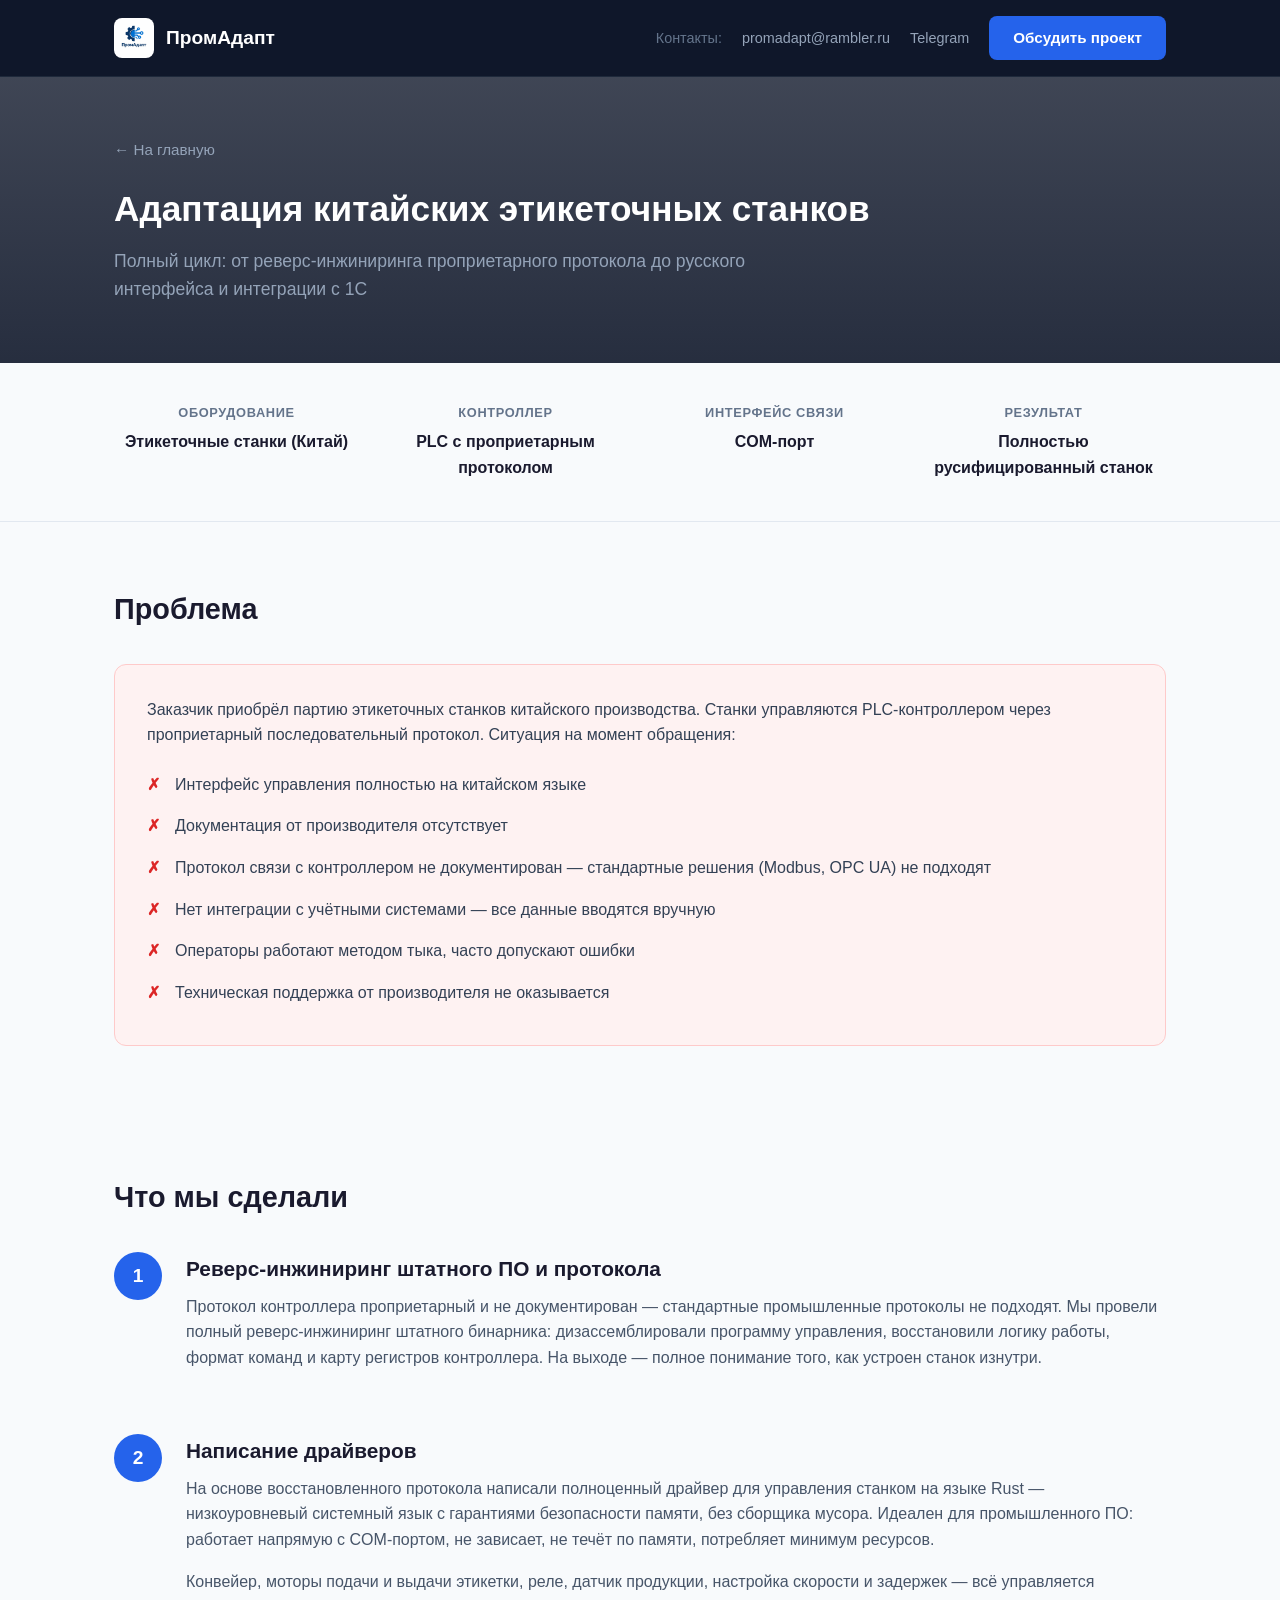
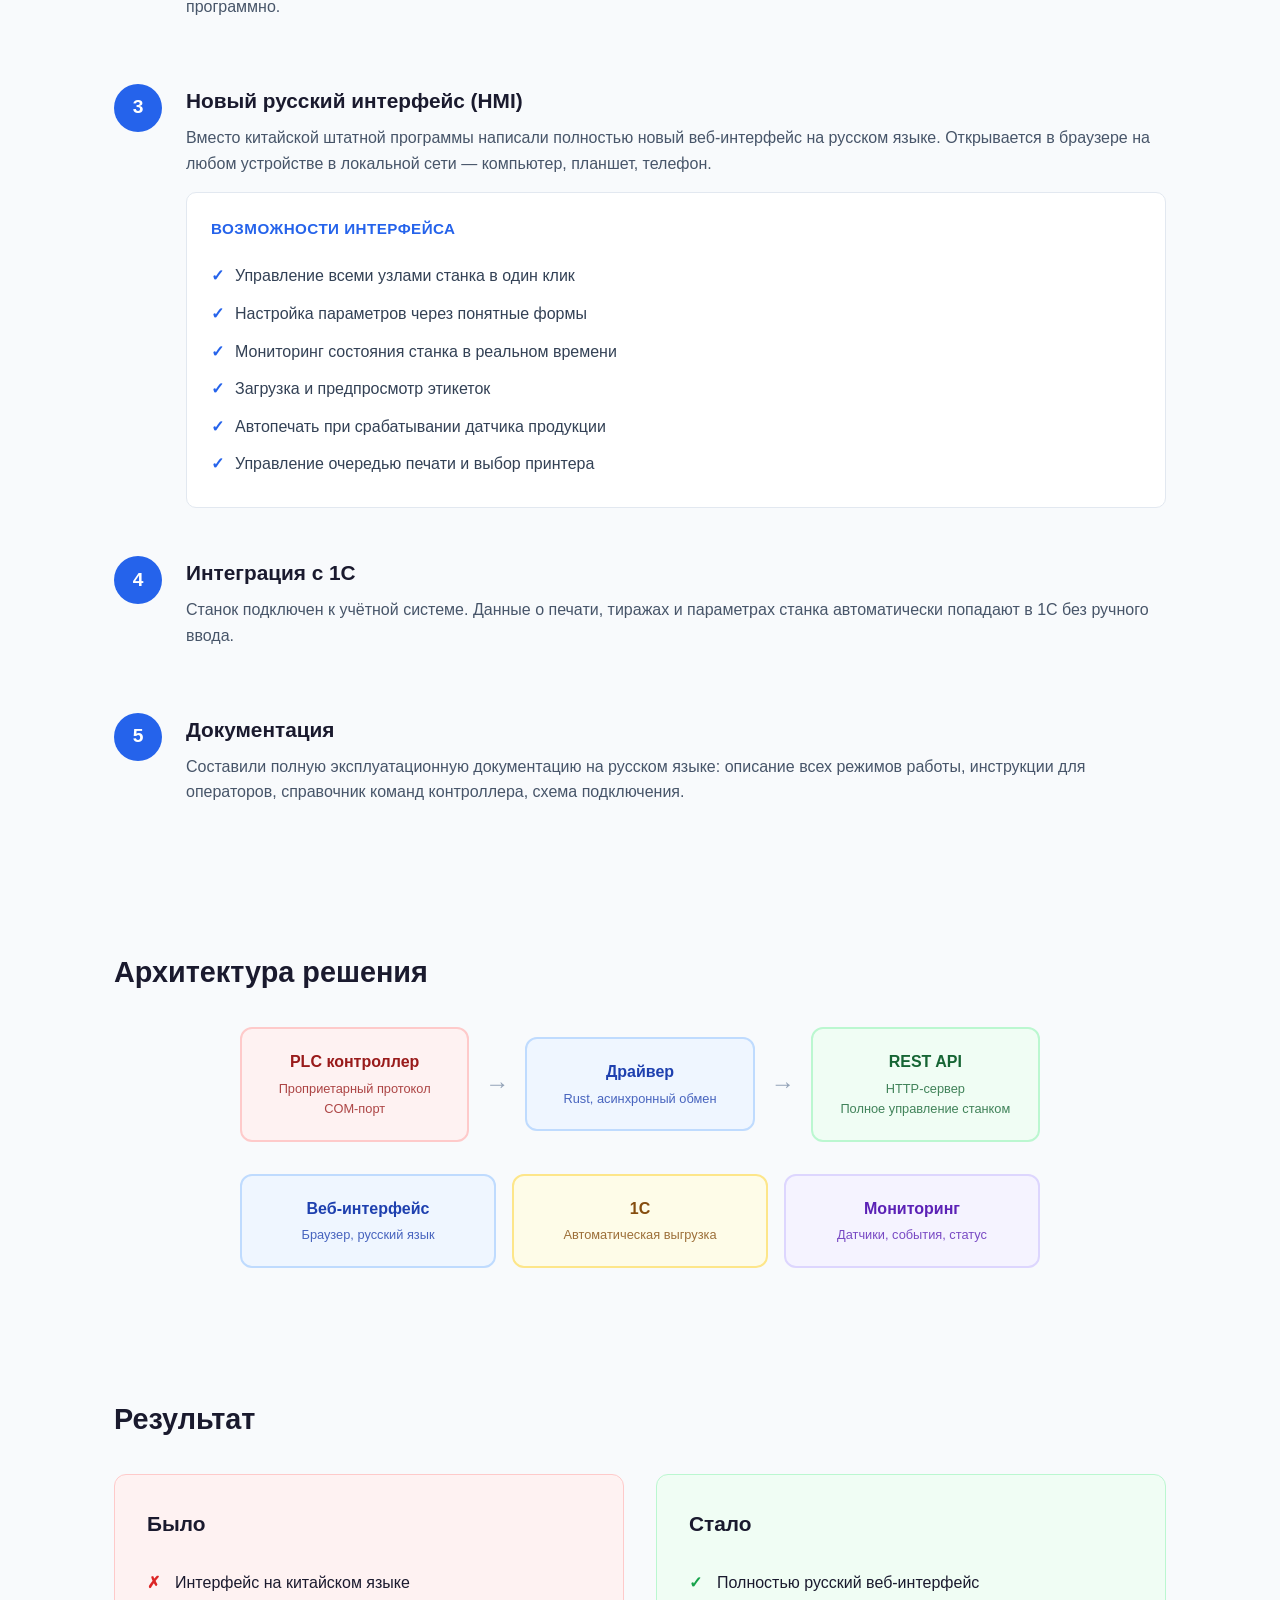
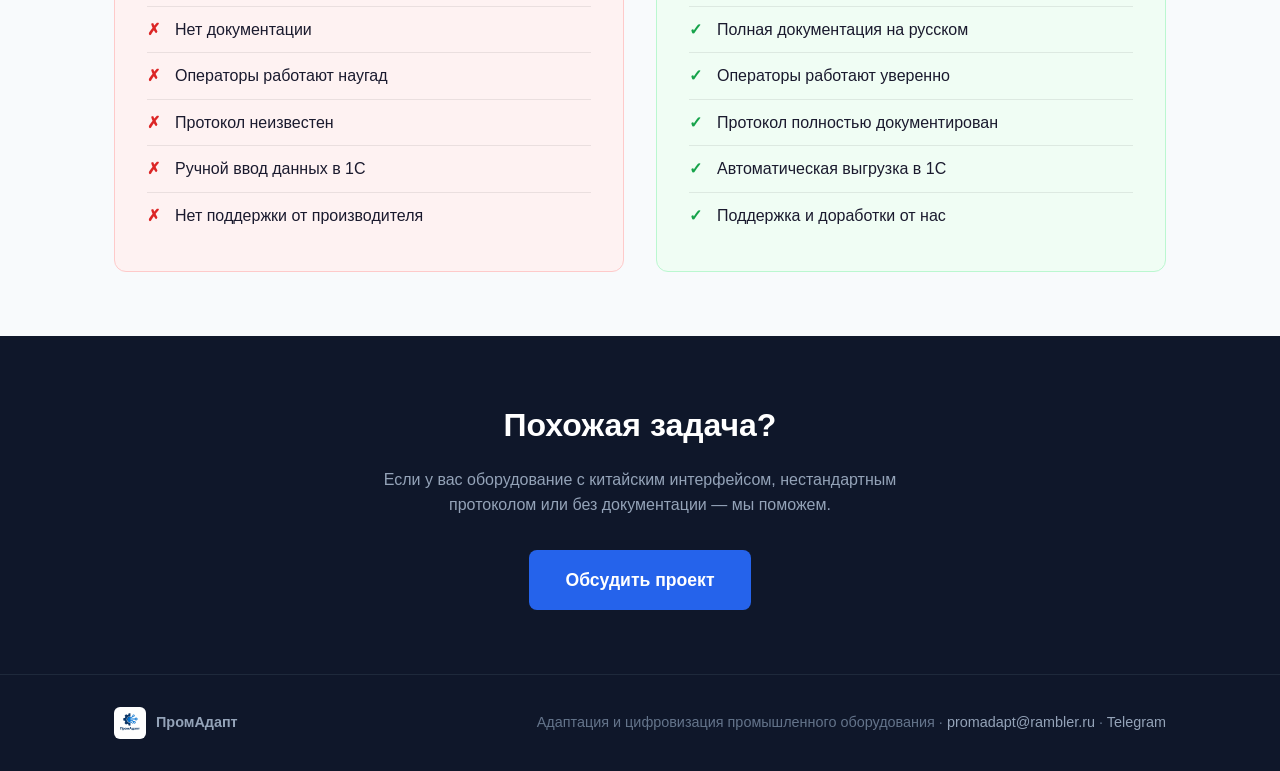
==== case-1.html @ 23074931 "Добавлена страница кейса этикеточных станков, контакты в навбар, драйверы и шлюзы в услуги Co-Author" ====
<!DOCTYPE html>
<html lang="ru">
<head>
    <meta charset="UTF-8">
    <meta name="viewport" content="width=device-width, initial-scale=1.0">
    <title>Кейс: адаптация китайских этикеточных станков — ПромАдапт</title>
    <meta name="description" content="Полная адаптация китайских этикеточных станков: русификация HMI, написание драйверов, интеграция с 1С, документация. Подробный кейс ПромАдапт.">
    <meta name="keywords" content="адаптация китайского оборудования, этикеточный станок, русификация HMI, реверс-инжиниринг PLC, драйверы промышленного оборудования, интеграция 1С">
    <meta name="author" content="ПромАдапт">
    <meta name="robots" content="index, follow">
    <link rel="canonical" href="https://promadapt.ru/case-1.html">

    <!-- Open Graph -->
    <meta property="og:type" content="article">
    <meta property="og:title" content="Кейс: адаптация китайских этикеточных станков — ПромАдапт">
    <meta property="og:description" content="Реверс-инжиниринг проприетарного протокола, русификация HMI, написание драйверов на Rust, интеграция с 1С.">
    <meta property="og:url" content="https://promadapt.ru/case-1.html">
    <meta property="og:image" content="https://promadapt.ru/img.png">
    <meta property="og:locale" content="ru_RU">
    <meta property="og:site_name" content="ПромАдапт">

    <link rel="icon" type="image/png" href="img.png">
    <link rel="stylesheet" href="style.css">
    <link rel="stylesheet" href="case.css">
</head>
<body>

<nav class="navbar">
    <div class="container nav-inner">
        <a href="index.html" class="logo">
            <img src="img.png" alt="ПромАдапт" class="logo-img">
            <span class="logo-text">ПромАдапт</span>
        </a>
        <div class="nav-right">
            <span class="nav-contact-label">Контакты:</span>
            <a href="mailto:promadapt@rambler.ru" class="nav-contact">promadapt@rambler.ru</a>
            <a href="https://t.me/prom_adapt" class="nav-contact">Telegram</a>
            <a href="index.html#contact" class="nav-btn">Обсудить проект</a>
        </div>
    </div>
</nav>

<section class="case-hero">
    <div class="container">
        <a href="index.html" class="back-link">&larr; На главную</a>
        <h1>Адаптация китайских этикеточных станков</h1>
        <p class="case-hero-sub">Полный цикл: от реверс-инжиниринга проприетарного протокола до русского интерфейса и интеграции с 1С</p>
    </div>
</section>

<section class="case-overview">
    <div class="container">
        <div class="overview-grid">
            <div class="overview-item">
                <span class="overview-label">Оборудование</span>
                <span class="overview-value">Этикеточные станки (Китай)</span>
            </div>
            <div class="overview-item">
                <span class="overview-label">Контроллер</span>
                <span class="overview-value">PLC с проприетарным протоколом</span>
            </div>
            <div class="overview-item">
                <span class="overview-label">Интерфейс связи</span>
                <span class="overview-value">COM-порт</span>
            </div>
            <div class="overview-item">
                <span class="overview-label">Результат</span>
                <span class="overview-value">Полностью русифицированный станок</span>
            </div>
        </div>
    </div>
</section>

<section class="case-section">
    <div class="container">
        <h2>Проблема</h2>
        <div class="problem-block">
            <p>Заказчик приобрёл партию этикеточных станков китайского производства. Станки управляются PLC-контроллером через проприетарный последовательный протокол. Ситуация на момент обращения:</p>
            <ul>
                <li>Интерфейс управления полностью на китайском языке</li>
                <li>Документация от производителя отсутствует</li>
                <li>Протокол связи с контроллером не документирован — стандартные решения (Modbus, OPC UA) не подходят</li>
                <li>Нет интеграции с учётными системами — все данные вводятся вручную</li>
                <li>Операторы работают методом тыка, часто допускают ошибки</li>
                <li>Техническая поддержка от производителя не оказывается</li>
            </ul>
        </div>
    </div>
</section>

<section class="case-section alt">
    <div class="container">
        <h2>Что мы сделали</h2>

        <div class="work-step">
            <div class="work-step-num">1</div>
            <div class="work-step-content">
                <h3>Реверс-инжиниринг штатного ПО и протокола</h3>
                <p>Протокол контроллера проприетарный и не документирован — стандартные промышленные протоколы не подходят. Мы провели полный реверс-инжиниринг штатного бинарника: дизассемблировали программу управления, восстановили логику работы, формат команд и карту регистров контроллера. На выходе — полное понимание того, как устроен станок изнутри.</p>
            </div>
        </div>

        <div class="work-step">
            <div class="work-step-num">2</div>
            <div class="work-step-content">
                <h3>Написание драйверов</h3>
                <p>На основе восстановленного протокола написали полноценный драйвер для управления станком на языке Rust — низкоуровневый системный язык с гарантиями безопасности памяти, без сборщика мусора. Идеален для промышленного ПО: работает напрямую с COM-портом, не зависает, не течёт по памяти, потребляет минимум ресурсов.</p>
                <p>Конвейер, моторы подачи и выдачи этикетки, реле, датчик продукции, настройка скорости и задержек — всё управляется программно.</p>
            </div>
        </div>

        <div class="work-step">
            <div class="work-step-num">3</div>
            <div class="work-step-content">
                <h3>Новый русский интерфейс (HMI)</h3>
                <p>Вместо китайской штатной программы написали полностью новый веб-интерфейс на русском языке. Открывается в браузере на любом устройстве в локальной сети — компьютер, планшет, телефон.</p>
                <div class="tech-detail">
                    <h4>Возможности интерфейса</h4>
                    <ul>
                        <li>Управление всеми узлами станка в один клик</li>
                        <li>Настройка параметров через понятные формы</li>
                        <li>Мониторинг состояния станка в реальном времени</li>
                        <li>Загрузка и предпросмотр этикеток</li>
                        <li>Автопечать при срабатывании датчика продукции</li>
                        <li>Управление очередью печати и выбор принтера</li>
                    </ul>
                </div>
            </div>
        </div>

        <div class="work-step">
            <div class="work-step-num">4</div>
            <div class="work-step-content">
                <h3>Интеграция с 1С</h3>
                <p>Станок подключен к учётной системе. Данные о печати, тиражах и параметрах станка автоматически попадают в 1С без ручного ввода.</p>
            </div>
        </div>

        <div class="work-step">
            <div class="work-step-num">5</div>
            <div class="work-step-content">
                <h3>Документация</h3>
                <p>Составили полную эксплуатационную документацию на русском языке: описание всех режимов работы, инструкции для операторов, справочник команд контроллера, схема подключения.</p>
            </div>
        </div>
    </div>
</section>

<section class="case-section">
    <div class="container">
        <h2>Архитектура решения</h2>
        <div class="arch-diagram">
            <div class="arch-row">
                <div class="arch-block arch-plc">
                    <div class="arch-block-title">PLC контроллер</div>
                    <div class="arch-block-desc">Проприетарный протокол<br>COM-порт</div>
                </div>
                <div class="arch-arrow">&rarr;</div>
                <div class="arch-block arch-driver">
                    <div class="arch-block-title">Драйвер</div>
                    <div class="arch-block-desc">Rust, асинхронный обмен</div>
                </div>
                <div class="arch-arrow">&rarr;</div>
                <div class="arch-block arch-api">
                    <div class="arch-block-title">REST API</div>
                    <div class="arch-block-desc">HTTP-сервер<br>Полное управление станком</div>
                </div>
            </div>
            <div class="arch-row arch-row-bottom">
                <div class="arch-block arch-hmi">
                    <div class="arch-block-title">Веб-интерфейс</div>
                    <div class="arch-block-desc">Браузер, русский язык</div>
                </div>
                <div class="arch-block arch-1c">
                    <div class="arch-block-title">1С</div>
                    <div class="arch-block-desc">Автоматическая выгрузка</div>
                </div>
                <div class="arch-block arch-monitor">
                    <div class="arch-block-title">Мониторинг</div>
                    <div class="arch-block-desc">Датчики, события, статус</div>
                </div>
            </div>
        </div>
    </div>
</section>

<section class="case-section alt">
    <div class="container">
        <h2>Результат</h2>
        <div class="comparison">
            <div class="comp-col comp-before">
                <h3>Было</h3>
                <ul>
                    <li>Интерфейс на китайском языке</li>
                    <li>Нет документации</li>
                    <li>Операторы работают наугад</li>
                    <li>Протокол неизвестен</li>
                    <li>Ручной ввод данных в 1С</li>
                    <li>Нет поддержки от производителя</li>
                </ul>
            </div>
            <div class="comp-col comp-after">
                <h3>Стало</h3>
                <ul>
                    <li>Полностью русский веб-интерфейс</li>
                    <li>Полная документация на русском</li>
                    <li>Операторы работают уверенно</li>
                    <li>Протокол полностью документирован</li>
                    <li>Автоматическая выгрузка в 1С</li>
                    <li>Поддержка и доработки от нас</li>
                </ul>
            </div>
        </div>
    </div>
</section>

<section class="case-cta">
    <div class="container">
        <h2>Похожая задача?</h2>
        <p>Если у вас оборудование с китайским интерфейсом, нестандартным протоколом или без документации — мы поможем.</p>
        <a href="index.html#contact" class="btn">Обсудить проект</a>
    </div>
</section>

<footer>
    <div class="container footer-inner">
        <div class="footer-logo">
            <img src="img.png" alt="ПромАдапт" class="footer-logo-img">
            <span>ПромАдапт</span>
        </div>
        <p>Адаптация и цифровизация промышленного оборудования · <a href="mailto:promadapt@rambler.ru">promadapt@rambler.ru</a> · <a href="https://t.me/prom_adapt">Telegram</a></p>
    </div>
</footer>

</body>
</html>
---- style.css ----
* {
    margin: 0;
    padding: 0;
    box-sizing: border-box;
}

body {
    font-family: -apple-system, BlinkMacSystemFont, "Segoe UI", Roboto, Helvetica, Arial, sans-serif;
    color: #1a1a2e;
    line-height: 1.6;
    background: #fff;
}

.container {
    max-width: 1100px;
    margin: 0 auto;
    padding: 0 24px;
}

h2 {
    font-size: 2rem;
    margin-bottom: 40px;
    text-align: center;
}

h3 {
    font-size: 1.2rem;
    margin-bottom: 12px;
}

/* Navbar */

.navbar {
    background: #0f172a;
    padding: 16px 0;
    border-bottom: 1px solid #1e293b;
    position: sticky;
    top: 0;
    z-index: 100;
}

.nav-inner {
    display: flex;
    align-items: center;
    justify-content: space-between;
}

.logo {
    display: flex;
    align-items: center;
    gap: 12px;
    text-decoration: none;
    color: #fff;
}

.logo-img {
    width: 40px;
    height: 40px;
    border-radius: 8px;
}

.logo-text {
    font-size: 1.2rem;
    font-weight: 700;
}

.nav-right {
    display: flex;
    align-items: center;
    gap: 20px;
}

.nav-contact-label {
    color: #64748b;
    font-size: 0.9rem;
}

.nav-contact {
    color: #94a3b8;
    text-decoration: none;
    font-size: 0.9rem;
}

.nav-contact:hover {
    color: #fff;
}

.nav-btn {
    background: #2563eb;
    color: #fff;
    padding: 10px 24px;
    border-radius: 8px;
    text-decoration: none;
    font-size: 0.95rem;
    font-weight: 600;
    transition: background 0.2s;
}

.nav-btn:hover {
    background: #1d4ed8;
}

/* Hero */

.hero {
    background: linear-gradient(rgba(15, 23, 42, 0.75), rgba(15, 23, 42, 0.85)), url('img_1.png') center/cover no-repeat;
    color: #fff;
    padding: 80px 24px 80px;
    text-align: center;
}

.hero h1 {
    font-size: 2.6rem;
    max-width: 800px;
    margin: 0 auto 24px;
    line-height: 1.2;
}

.hero-sub {
    font-size: 1.2rem;
    color: #94a3b8;
    max-width: 650px;
    margin: 0 auto 40px;
}

.btn {
    display: inline-block;
    background: #2563eb;
    color: #fff;
    padding: 16px 36px;
    border-radius: 8px;
    text-decoration: none;
    font-size: 1.1rem;
    font-weight: 600;
    border: none;
    cursor: pointer;
    transition: background 0.2s;
}

.btn:hover {
    background: #1d4ed8;
}

/* Sections */

section {
    padding: 80px 0;
}

section:nth-child(even) {
    background: #f8fafc;
}

/* Grid */

.grid-3 {
    display: grid;
    grid-template-columns: repeat(3, 1fr);
    gap: 24px;
}

/* Cards - problems */

.card {
    background: #fff;
    border: 1px solid #e2e8f0;
    border-radius: 12px;
    padding: 32px 24px;
    text-align: center;
}

.card-icon {
    width: 56px;
    height: 56px;
    background: #fee2e2;
    color: #dc2626;
    border-radius: 50%;
    display: flex;
    align-items: center;
    justify-content: center;
    font-size: 1.5rem;
    font-weight: 700;
    margin: 0 auto 20px;
}

.card p {
    color: #475569;
    font-size: 0.95rem;
}

/* Two columns */

.two-cols {
    display: grid;
    grid-template-columns: 1fr 1fr;
    gap: 48px;
}

.col ul {
    list-style: none;
    padding: 0;
}

.col li {
    padding: 12px 0;
    border-bottom: 1px solid #e2e8f0;
    color: #334155;
}

.col li:last-child {
    border-bottom: none;
}

.col h3 {
    font-size: 1.4rem;
    margin-bottom: 20px;
    padding-bottom: 12px;
    border-bottom: 3px solid #2563eb;
}

/* Task cards */

.task-card {
    background: #fff;
    border: 1px solid #e2e8f0;
    border-radius: 12px;
    padding: 28px 24px;
}

.task-icon {
    width: 44px;
    height: 44px;
    background: #eff6ff;
    color: #2563eb;
    border-radius: 10px;
    display: flex;
    align-items: center;
    justify-content: center;
    margin-bottom: 16px;
}

.task-card h3 {
    color: #2563eb;
}

.task-card p {
    color: #475569;
    font-size: 0.95rem;
}

/* Example / Comparison */

.comparison {
    display: grid;
    grid-template-columns: 1fr 1fr;
    gap: 32px;
}

.comp-col {
    border-radius: 12px;
    padding: 32px;
}

.comp-col h3 {
    font-size: 1.3rem;
    margin-bottom: 20px;
}

.comp-col ul {
    list-style: none;
    padding: 0;
}

.comp-col li {
    padding: 10px 0;
    padding-left: 28px;
    position: relative;
    border-bottom: 1px solid rgba(0, 0, 0, 0.08);
}

.comp-col li:last-child {
    border-bottom: none;
}

.comp-before {
    background: #fef2f2;
    border: 1px solid #fecaca;
}

.comp-before li::before {
    content: "\2717";
    position: absolute;
    left: 0;
    color: #dc2626;
    font-weight: 700;
}

.comp-after {
    background: #f0fdf4;
    border: 1px solid #bbf7d0;
}

.comp-after li::before {
    content: "\2713";
    position: absolute;
    left: 0;
    color: #16a34a;
    font-weight: 700;
}

/* Cases */

.case {
    background: #fff;
    border: 1px solid #e2e8f0;
    border-radius: 16px;
    padding: 40px 36px;
    margin-bottom: 32px;
}

.case:last-child {
    margin-bottom: 0;
}

.case > h3 {
    font-size: 1.4rem;
    margin-bottom: 8px;
}

.case-desc {
    color: #64748b;
    margin-bottom: 28px;
}

.case-details {
    margin-top: 24px;
    padding: 20px 24px;
    background: #f8fafc;
    border-radius: 10px;
    color: #334155;
    font-size: 0.95rem;
}

.case-link {
    color: #2563eb;
    text-decoration: none;
    font-weight: 600;
    transition: color 0.2s;
}

.case-link:hover {
    color: #1d4ed8;
    text-decoration: underline;
}

/* Why us */

.why-card {
    background: #fff;
    border: 1px solid #e2e8f0;
    border-radius: 12px;
    padding: 32px 24px;
    border-top: 4px solid #2563eb;
}

.why-icon {
    width: 52px;
    height: 52px;
    background: #eff6ff;
    color: #2563eb;
    border-radius: 12px;
    display: flex;
    align-items: center;
    justify-content: center;
    margin-bottom: 16px;
}

.why-card p {
    color: #475569;
}

/* Steps */

.steps {
    display: grid;
    grid-template-columns: repeat(4, 1fr);
    gap: 24px;
}

.step {
    text-align: center;
    padding: 24px 16px;
}

.step-icon {
    width: 56px;
    height: 56px;
    background: #2563eb;
    color: #fff;
    border-radius: 50%;
    display: flex;
    align-items: center;
    justify-content: center;
    margin: 0 auto 16px;
}

.step p {
    color: #475569;
    font-size: 0.95rem;
}

/* Contact form */

.contact {
    background: #0f172a;
    color: #fff;
    padding: 80px 0;
}

.contact h2 {
    color: #fff;
}

.contact-sub {
    text-align: center;
    color: #94a3b8;
    margin-bottom: 40px;
    margin-top: -24px;
}

.form {
    max-width: 520px;
    margin: 0 auto;
    display: flex;
    flex-direction: column;
    gap: 16px;
}

.form input,
.form textarea {
    padding: 14px 18px;
    border: 1px solid #334155;
    border-radius: 8px;
    background: #1e293b;
    color: #fff;
    font-size: 1rem;
    font-family: inherit;
    outline: none;
    transition: border-color 0.2s;
}

.form input::placeholder,
.form textarea::placeholder {
    color: #64748b;
}

.form input:focus,
.form textarea:focus {
    border-color: #2563eb;
}

.form .btn {
    width: 100%;
    padding: 16px;
    font-size: 1.1rem;
}

.contact-email {
    text-align: center;
    margin-top: 24px;
    color: #94a3b8;
}

.contact-email a {
    color: #60a5fa;
    text-decoration: none;
}

.contact-email a:hover {
    text-decoration: underline;
}

/* Footer */

footer {
    background: #0f172a;
    border-top: 1px solid #1e293b;
    padding: 32px 0;
    color: #64748b;
    font-size: 0.9rem;
}

.footer-inner {
    display: flex;
    align-items: center;
    justify-content: space-between;
}

.footer-logo {
    display: flex;
    align-items: center;
    gap: 10px;
    color: #94a3b8;
    font-weight: 600;
}

.footer-logo-img {
    width: 32px;
    height: 32px;
    border-radius: 6px;
}

footer a {
    color: #94a3b8;
    text-decoration: none;
}

footer a:hover {
    text-decoration: underline;
}

/* Responsive */

@media (max-width: 768px) {
    .hero h1 {
        font-size: 1.8rem;
    }

    .hero-sub {
        font-size: 1rem;
    }

    h2 {
        font-size: 1.5rem;
    }

    .grid-3 {
        grid-template-columns: 1fr;
    }

    .two-cols {
        grid-template-columns: 1fr;
        gap: 32px;
    }

    .comparison {
        grid-template-columns: 1fr;
    }

    .steps {
        grid-template-columns: 1fr 1fr;
    }

    .footer-inner {
        flex-direction: column;
        gap: 12px;
        text-align: center;
    }
}

@media (max-width: 480px) {
    .nav-contact,
    .nav-contact-label {
        display: none;
    }

    .nav-btn {
        padding: 8px 16px;
        font-size: 0.85rem;
    }

    .logo-text {
        font-size: 1rem;
    }
    .steps {
        grid-template-columns: 1fr;
    }

    section {
        padding: 56px 0;
    }

    .hero {
        padding: 64px 24px 56px;
    }
}
---- case.css ----
/* Case study page styles */

.case-hero {
    background: linear-gradient(rgba(15, 23, 42, 0.8), rgba(15, 23, 42, 0.9)), url('img_1.png') center/cover no-repeat !important;
    color: #fff;
    padding: 60px 24px 60px;
}

.back-link {
    display: inline-block;
    color: #94a3b8;
    text-decoration: none;
    margin-bottom: 24px;
    font-size: 0.95rem;
    transition: color 0.2s;
}

.back-link:hover {
    color: #fff;
}

.case-hero h1 {
    font-size: 2.2rem;
    max-width: 800px;
    line-height: 1.25;
    margin-bottom: 16px;
}

.case-hero-sub {
    font-size: 1.1rem;
    color: #94a3b8;
    max-width: 700px;
}

/* Overview grid */

.case-overview {
    padding: 40px 0;
    background: #f8fafc;
    border-bottom: 1px solid #e2e8f0;
}

.overview-grid {
    display: grid;
    grid-template-columns: repeat(4, 1fr);
    gap: 24px;
}

.overview-item {
    text-align: center;
}

.overview-label {
    display: block;
    font-size: 0.8rem;
    text-transform: uppercase;
    letter-spacing: 0.05em;
    color: #64748b;
    margin-bottom: 6px;
    font-weight: 600;
}

.overview-value {
    display: block;
    font-size: 1rem;
    font-weight: 600;
    color: #1a1a2e;
}

/* Case sections */

.case-section {
    padding: 64px 0;
}

.case-section.alt {
    background: #f8fafc;
}

.case-section h2 {
    text-align: left;
    font-size: 1.8rem;
    margin-bottom: 32px;
}

/* Problem block */

.problem-block {
    background: #fef2f2;
    border: 1px solid #fecaca;
    border-radius: 12px;
    padding: 32px;
}

.problem-block p {
    margin-bottom: 16px;
    color: #334155;
}

.problem-block ul {
    list-style: none;
    padding: 0;
}

.problem-block li {
    padding: 8px 0 8px 28px;
    position: relative;
    color: #334155;
}

.problem-block li::before {
    content: "\2717";
    position: absolute;
    left: 0;
    color: #dc2626;
    font-weight: 700;
}

/* Work steps */

.work-step {
    display: flex;
    gap: 24px;
    margin-bottom: 48px;
}

.work-step:last-child {
    margin-bottom: 0;
}

.work-step-num {
    flex-shrink: 0;
    width: 48px;
    height: 48px;
    background: #2563eb;
    color: #fff;
    border-radius: 50%;
    display: flex;
    align-items: center;
    justify-content: center;
    font-size: 1.2rem;
    font-weight: 700;
}

.work-step-content {
    flex: 1;
}

.work-step-content h3 {
    font-size: 1.3rem;
    margin-bottom: 8px;
}

.work-step-content > p {
    color: #475569;
    margin-bottom: 16px;
}

/* Tech detail blocks */

.tech-detail {
    background: #fff;
    border: 1px solid #e2e8f0;
    border-radius: 10px;
    padding: 24px;
    margin-top: 16px;
}

.tech-detail h4 {
    font-size: 0.95rem;
    color: #2563eb;
    margin-bottom: 16px;
    text-transform: uppercase;
    letter-spacing: 0.03em;
}

.tech-detail ul {
    list-style: none;
    padding: 0;
}

.tech-detail li {
    padding: 6px 0 6px 24px;
    position: relative;
    color: #334155;
}

.tech-detail li::before {
    content: "\2713";
    position: absolute;
    left: 0;
    color: #2563eb;
    font-weight: 700;
}

/* Architecture diagram */

.arch-diagram {
    max-width: 800px;
    margin: 0 auto;
}

.arch-row {
    display: flex;
    align-items: center;
    justify-content: center;
    gap: 16px;
    margin-bottom: 32px;
}

.arch-row-bottom {
    margin-bottom: 0;
}

.arch-arrow {
    font-size: 1.5rem;
    color: #94a3b8;
    flex-shrink: 0;
}

.arch-block {
    border-radius: 12px;
    padding: 20px 24px;
    text-align: center;
    min-width: 180px;
    flex: 1;
}

.arch-block-title {
    font-weight: 700;
    font-size: 1rem;
    margin-bottom: 4px;
}

.arch-block-desc {
    font-size: 0.8rem;
    opacity: 0.8;
}

.arch-plc {
    background: #fef2f2;
    border: 2px solid #fecaca;
    color: #991b1b;
}

.arch-driver {
    background: #eff6ff;
    border: 2px solid #bfdbfe;
    color: #1e40af;
}

.arch-api {
    background: #f0fdf4;
    border: 2px solid #bbf7d0;
    color: #166534;
}

.arch-hmi {
    background: #eff6ff;
    border: 2px solid #bfdbfe;
    color: #1e40af;
}

.arch-1c {
    background: #fefce8;
    border: 2px solid #fde68a;
    color: #854d0e;
}

.arch-monitor {
    background: #f5f3ff;
    border: 2px solid #ddd6fe;
    color: #5b21b6;
}

/* CTA */

.case-cta {
    background: #0f172a !important;
    color: #fff;
    padding: 64px 0;
    text-align: center;
}

.case-cta h2 {
    color: #fff;
    margin-bottom: 16px;
}

.case-cta p {
    color: #94a3b8;
    max-width: 600px;
    margin: 0 auto 32px;
}

/* Responsive */

@media (max-width: 768px) {
    .case-hero h1 {
        font-size: 1.6rem;
    }

    .overview-grid {
        grid-template-columns: repeat(2, 1fr);
        gap: 16px;
    }

    .work-step {
        flex-direction: column;
        gap: 12px;
    }

    .arch-row {
        flex-direction: column;
        gap: 8px;
    }

    .arch-arrow {
        transform: rotate(90deg);
    }

    .arch-block {
        min-width: auto;
        width: 100%;
    }
}

@media (max-width: 480px) {
    .overview-grid {
        grid-template-columns: 1fr;
    }

    .case-section h2 {
        font-size: 1.4rem;
    }
}
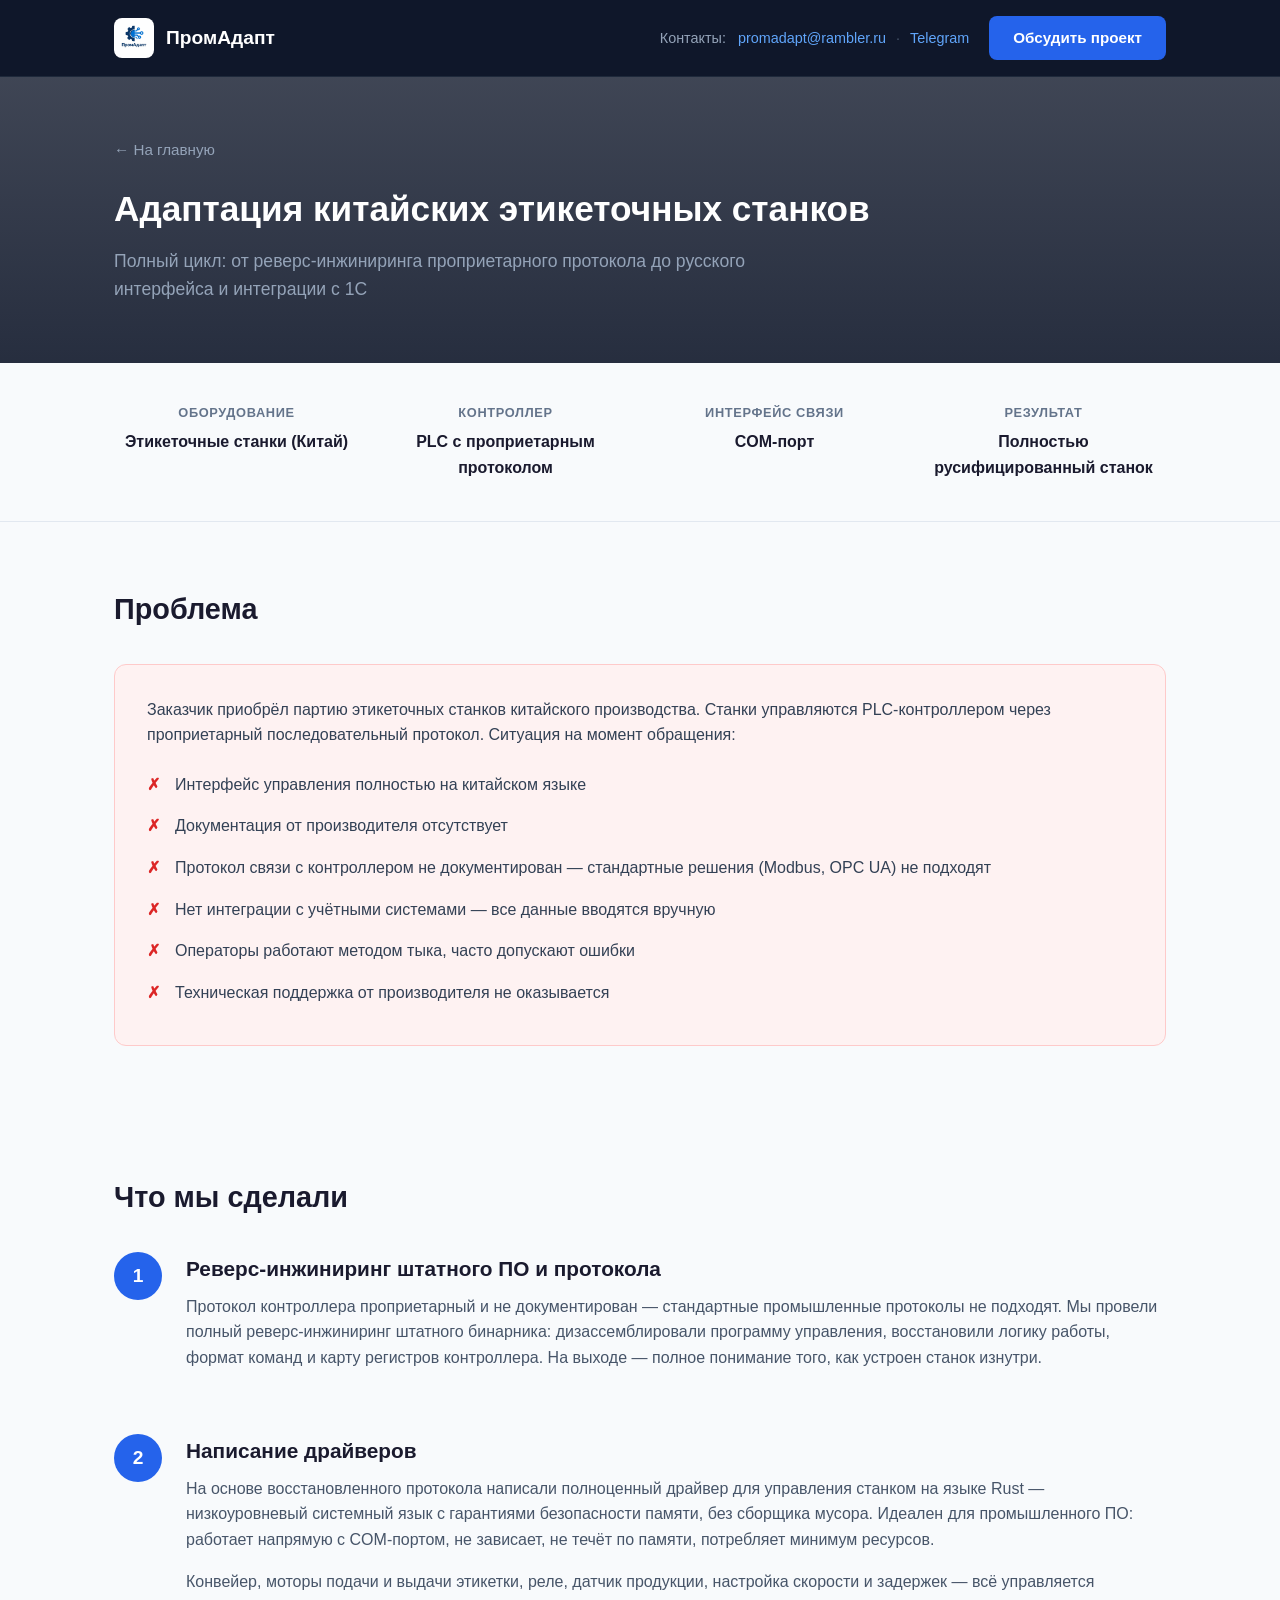
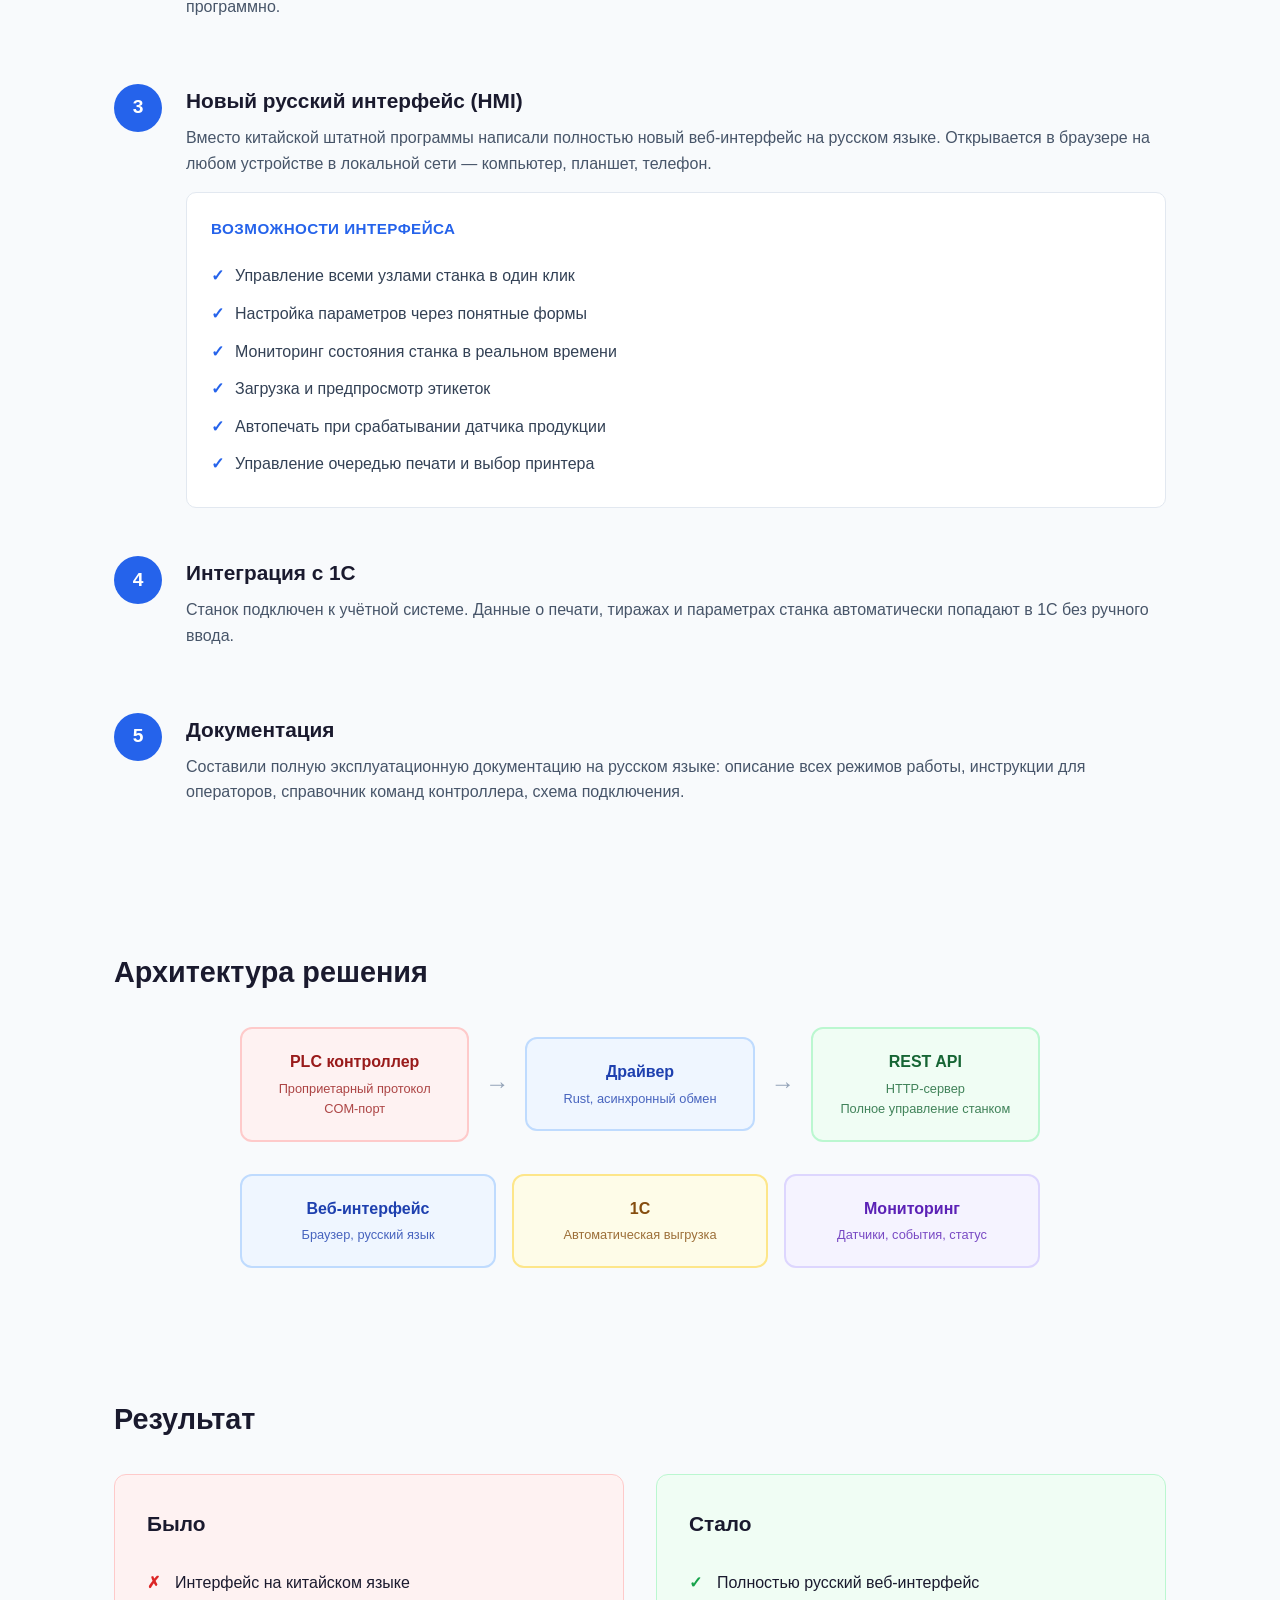
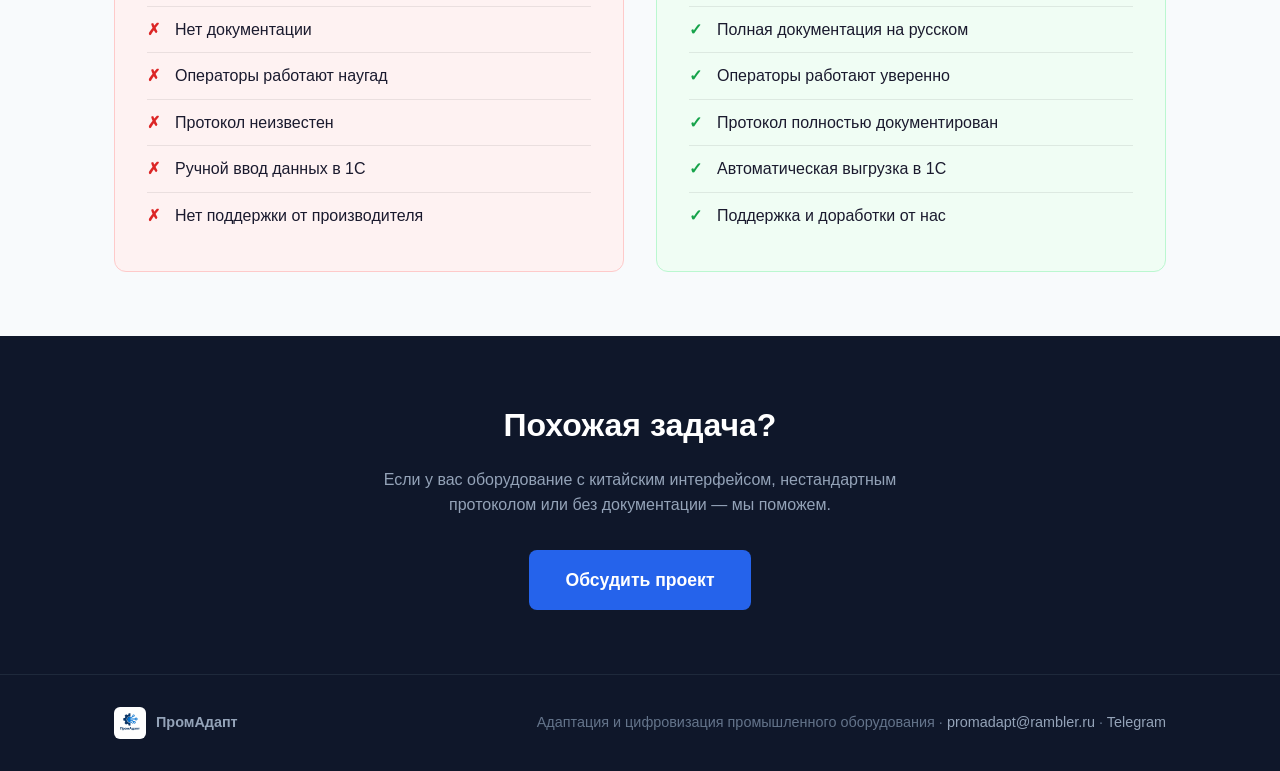
==== commit 009b6e2d: "Исправлены контакты в навбаре: голубые ссылки, разделитель, SEO для case-1 Co-Authored-By: Claude Op" ====
--- a/case-1.html
+++ b/case-1.html
@@ -34,6 +34,7 @@
         <div class="nav-right">
             <span class="nav-contact-label">Контакты:</span>
             <a href="mailto:promadapt@rambler.ru" class="nav-contact">promadapt@rambler.ru</a>
+            <span class="nav-sep">&middot;</span>
             <a href="https://t.me/prom_adapt" class="nav-contact">Telegram</a>
             <a href="index.html#contact" class="nav-btn">Обсудить проект</a>
         </div>
--- a/style.css
+++ b/style.css
@@ -71,18 +71,30 @@
 }
 
 .nav-contact-label {
-    color: #64748b;
+    color: #94a3b8;
     font-size: 0.9rem;
+    margin-right: -8px;
 }
 
 .nav-contact {
-    color: #94a3b8;
+    color: #60a5fa;
     text-decoration: none;
     font-size: 0.9rem;
 }
 
+.nav-contact:visited {
+    color: #60a5fa;
+}
+
 .nav-contact:hover {
-    color: #fff;
+    color: #93bbfc;
+    text-decoration: underline;
+}
+
+.nav-sep {
+    color: #475569;
+    font-size: 0.9rem;
+    margin: 0 -10px;
 }
 
 .nav-btn {
@@ -560,7 +572,8 @@
 
 @media (max-width: 480px) {
     .nav-contact,
-    .nav-contact-label {
+    .nav-contact-label,
+    .nav-sep {
         display: none;
     }
 
